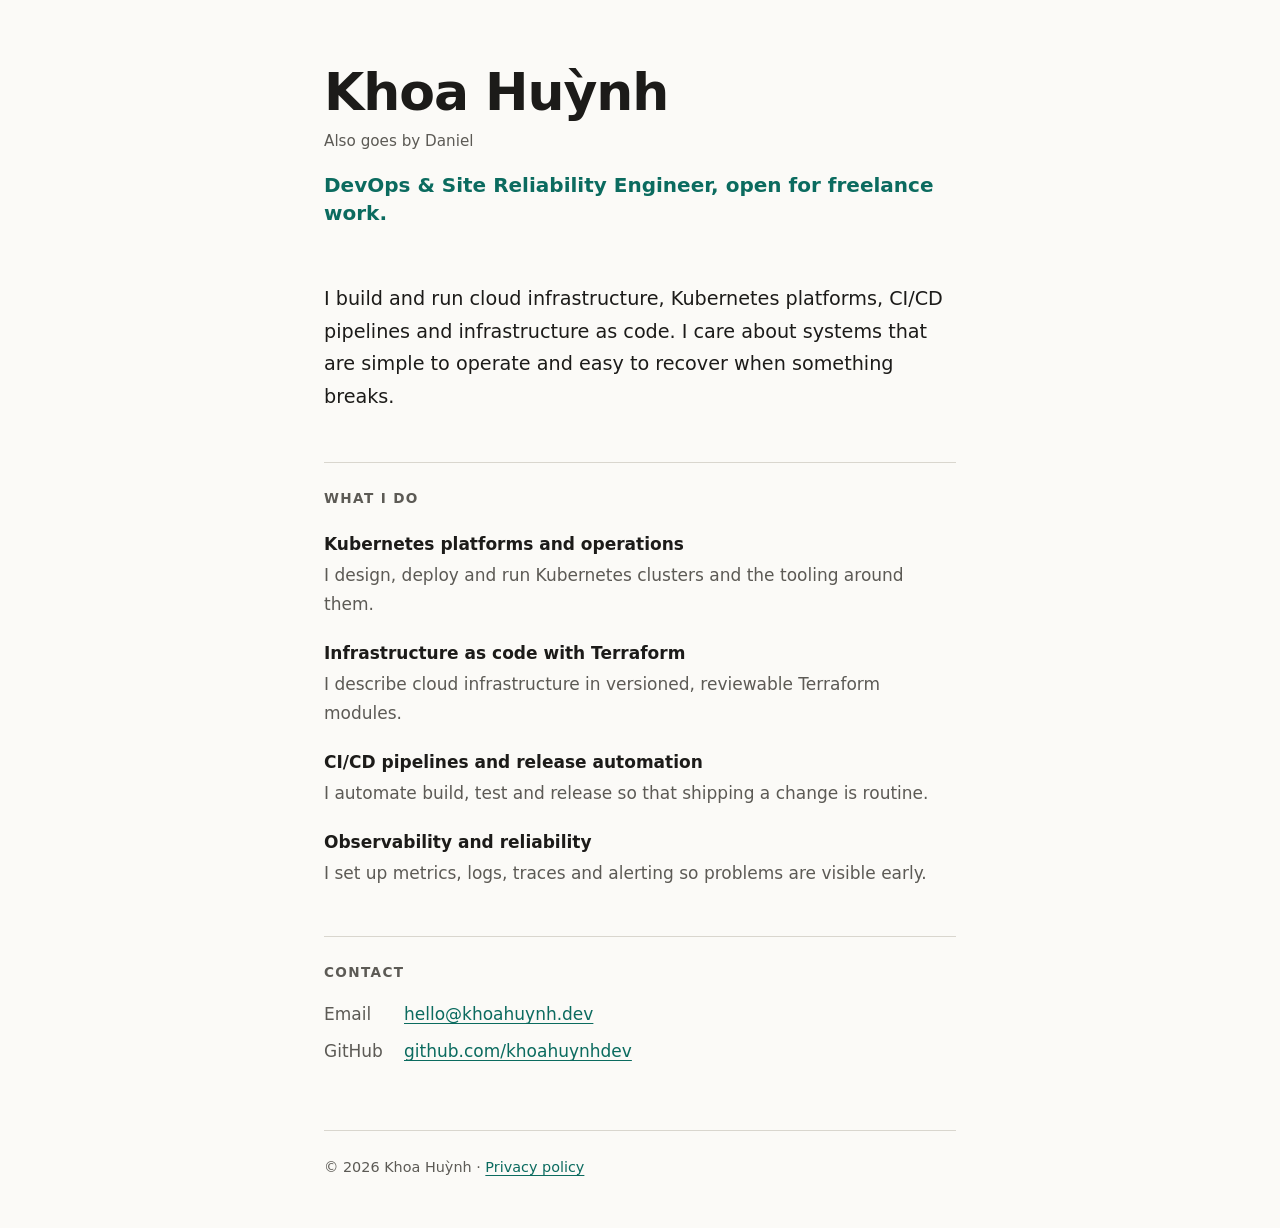
==== index.html @ 1f362571 "feat(site): add personal landing page and privacy policy Co-Authored-By: Claude Sonnet 5.5 <noreply@" ====
<!DOCTYPE html>
<html lang="en">
<head>
  <meta charset="utf-8">
  <meta name="viewport" content="width=device-width, initial-scale=1">
  <title>Khoa Huỳnh · DevOps &amp; SRE Engineer</title>
  <meta name="description" content="Khoa Huỳnh is a DevOps and Site Reliability Engineer who builds and runs cloud infrastructure, Kubernetes platforms, CI/CD and infrastructure as code. Open for freelance work.">
  <link rel="canonical" href="https://khoahuynh.dev/">
  <meta name="theme-color" content="#fbfaf7" media="(prefers-color-scheme: light)">
  <meta name="theme-color" content="#121413" media="(prefers-color-scheme: dark)">
  <meta property="og:type" content="website">
  <meta property="og:title" content="Khoa Huỳnh · DevOps &amp; SRE Engineer">
  <meta property="og:description" content="DevOps and Site Reliability Engineer, open for freelance work. Kubernetes, CI/CD, infrastructure as code and observability.">
  <meta property="og:url" content="https://khoahuynh.dev/">
  <link rel="icon" href="/favicon.svg" type="image/svg+xml">
  <link rel="stylesheet" href="/styles.css">
</head>
<body>
  <a class="skip-link" href="#main">Skip to content</a>
  <div class="page">
    <header>
      <h1>Khoa Huỳnh</h1>
      <p class="aka">Also goes by Daniel</p>
      <p class="role">DevOps &amp; Site Reliability Engineer, open for freelance work.</p>
    </header>

    <main id="main">
      <p class="lead">I build and run cloud infrastructure, Kubernetes platforms, CI/CD pipelines and infrastructure as code. I care about systems that are simple to operate and easy to recover when something breaks.</p>

      <h2>What I do</h2>
      <dl>
        <dt>Kubernetes platforms and operations</dt>
        <dd>I design, deploy and run Kubernetes clusters and the tooling around them.</dd>
        <dt>Infrastructure as code with Terraform</dt>
        <dd>I describe cloud infrastructure in versioned, reviewable Terraform modules.</dd>
        <dt>CI/CD pipelines and release automation</dt>
        <dd>I automate build, test and release so that shipping a change is routine.</dd>
        <dt>Observability and reliability</dt>
        <dd>I set up metrics, logs, traces and alerting so problems are visible early.</dd>
      </dl>

      <h2>Contact</h2>
      <ul class="contact">
        <li><span>Email</span><a href="mailto:hello@khoahuynh.dev">hello@khoahuynh.dev</a></li>
        <li><span>GitHub</span><a href="https://github.com/khoahuynhdev">github.com/khoahuynhdev</a></li>
      </ul>
    </main>

    <footer>
      <p>&copy; 2026 Khoa Huỳnh · <a href="/privacy.html">Privacy policy</a></p>
    </footer>
  </div>
</body>
</html>
---- styles.css ----
:root {
  color-scheme: light dark;
  --bg: #fbfaf7;
  --text: #1c1b19;
  --muted: #5c5a55;
  --rule: #d9d6ce;
  --accent: #0b6b5f;
}

@media (prefers-color-scheme: dark) {
  :root {
    --bg: #121413;
    --text: #ecebe6;
    --muted: #a8a69f;
    --rule: #34372f;
    --accent: #5fd0bd;
  }
}

* { box-sizing: border-box; }

html { -webkit-text-size-adjust: 100%; }

body {
  margin: 0;
  background: var(--bg);
  color: var(--text);
  font-family: system-ui, -apple-system, "Segoe UI", Roboto, "Helvetica Neue", Arial, sans-serif;
  font-size: 1.0625rem;
  line-height: 1.7;
}

.skip-link {
  position: absolute;
  left: 1rem;
  top: -4rem;
  padding: 0.5rem 0.75rem;
  background: var(--accent);
  color: var(--bg);
  font-weight: 600;
}
.skip-link:focus { top: 1rem; }

.page {
  max-width: 42rem;
  margin: 0 auto;
  padding: 4rem 1.25rem 3rem;
}

header { margin-bottom: 3.5rem; }

h1 {
  margin: 0 0 0.5rem;
  font-size: clamp(2.25rem, 8vw, 3.25rem);
  line-height: 1.1;
  letter-spacing: -0.02em;
}

.aka, .role { margin: 0; }
.aka { color: var(--muted); font-size: 0.95rem; }
.role { margin-top: 1rem; font-size: 1.25rem; font-weight: 600; color: var(--accent); line-height: 1.4; }

h2 {
  margin: 3rem 0 1rem;
  padding-top: 1.5rem;
  border-top: 1px solid var(--rule);
  font-size: 0.85rem;
  letter-spacing: 0.1em;
  text-transform: uppercase;
  color: var(--muted);
}

main p { margin: 0 0 1rem; }
.lead { font-size: 1.2rem; }

dl { margin: 0; }
dt { margin-top: 1.25rem; font-weight: 600; }
dd { margin: 0.15rem 0 0; color: var(--muted); }

a {
  color: var(--accent);
  text-decoration-thickness: 1px;
  text-underline-offset: 0.2em;
  overflow-wrap: anywhere;
}
a:hover { text-decoration-thickness: 2px; }
a:focus-visible, .skip-link:focus-visible {
  outline: 3px solid var(--accent);
  outline-offset: 3px;
  border-radius: 2px;
}

.contact { list-style: none; margin: 0; padding: 0; }
.contact li { margin: 0 0 0.5rem; }
.contact span { display: inline-block; min-width: 5rem; color: var(--muted); }

footer {
  margin-top: 4rem;
  padding-top: 1.5rem;
  border-top: 1px solid var(--rule);
  color: var(--muted);
  font-size: 0.9rem;
}
footer p { margin: 0; }

.back { margin: 0 0 2rem; font-size: 0.95rem; }

@media (prefers-reduced-motion: no-preference) {
  a { transition: text-decoration-thickness 0.15s ease; }
}
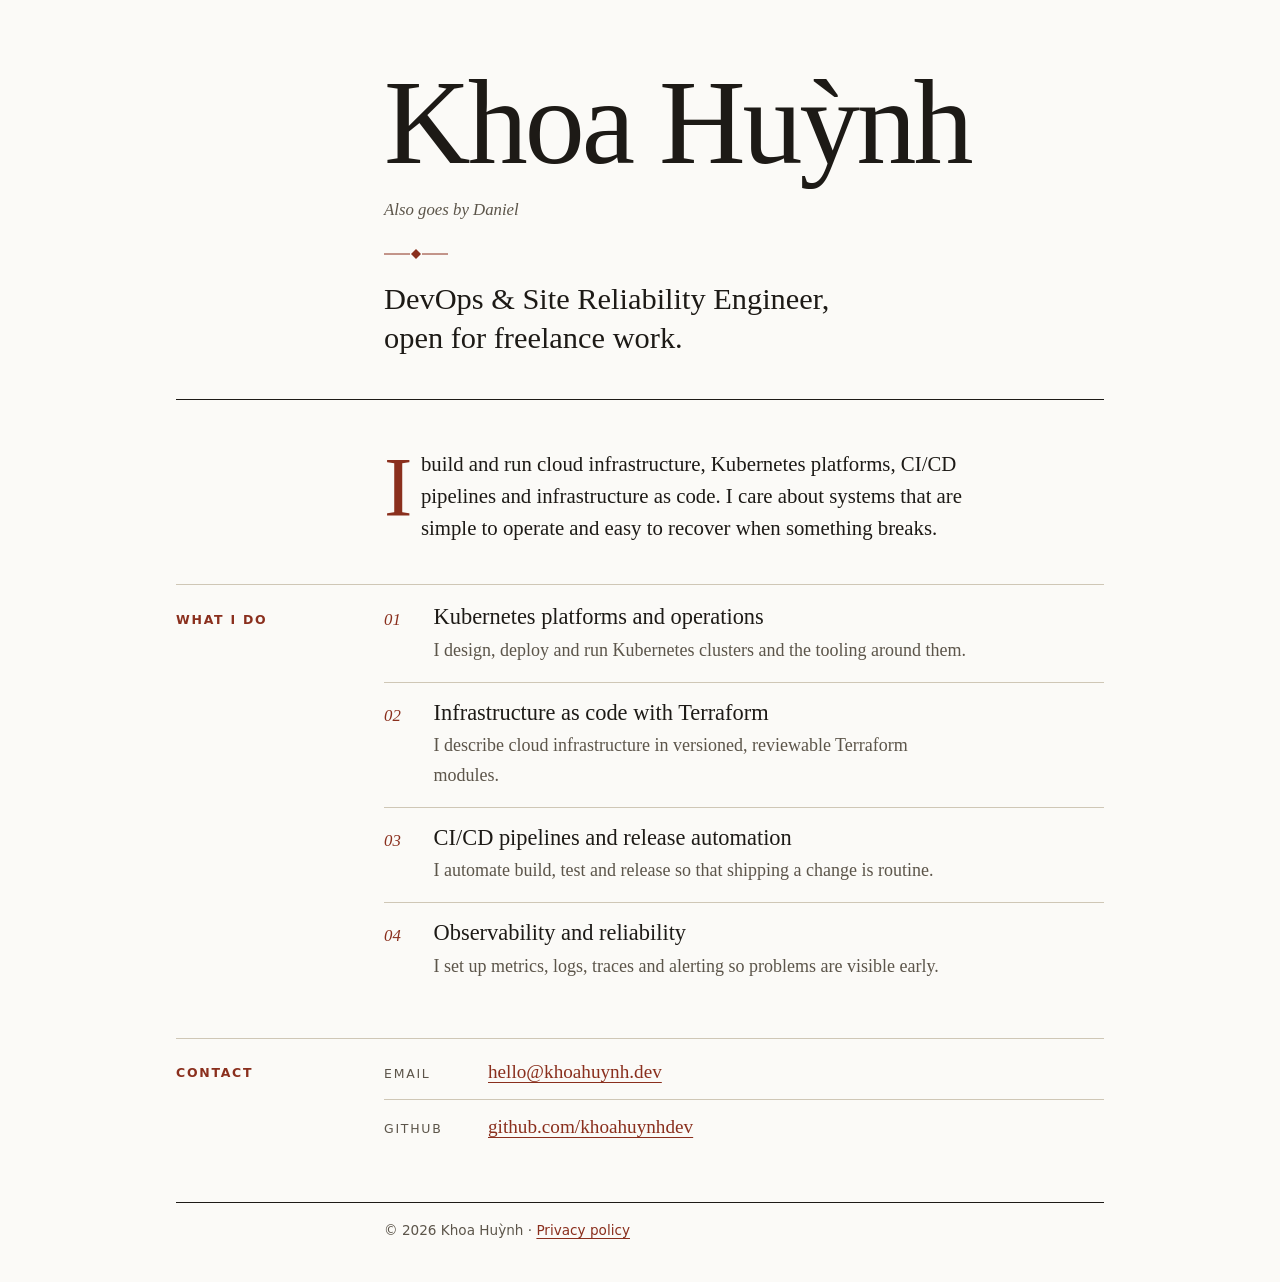
==== commit 8508371f: "feat(site): apply editorial design Port the chosen editorial design into the homepage, privacy page," ====
--- a/index.html
+++ b/index.html
@@ -18,32 +18,37 @@
 <body>
   <a class="skip-link" href="#main">Skip to content</a>
   <div class="page">
-    <header>
+    <header class="masthead">
       <h1>Khoa Huỳnh</h1>
       <p class="aka">Also goes by Daniel</p>
+      <svg class="orn" width="64" height="12" viewBox="0 0 64 12" aria-hidden="true" focusable="false"><path d="M0 6h26M38 6h26" fill="none" stroke="currentColor" stroke-width="1"/><path d="M32 1l5 5-5 5-5-5z" fill="currentColor"/></svg>
       <p class="role">DevOps &amp; Site Reliability Engineer, open for freelance work.</p>
     </header>
 
     <main id="main">
       <p class="lead">I build and run cloud infrastructure, Kubernetes platforms, CI/CD pipelines and infrastructure as code. I care about systems that are simple to operate and easy to recover when something breaks.</p>
 
-      <h2>What I do</h2>
-      <dl>
-        <dt>Kubernetes platforms and operations</dt>
-        <dd>I design, deploy and run Kubernetes clusters and the tooling around them.</dd>
-        <dt>Infrastructure as code with Terraform</dt>
-        <dd>I describe cloud infrastructure in versioned, reviewable Terraform modules.</dd>
-        <dt>CI/CD pipelines and release automation</dt>
-        <dd>I automate build, test and release so that shipping a change is routine.</dd>
-        <dt>Observability and reliability</dt>
-        <dd>I set up metrics, logs, traces and alerting so problems are visible early.</dd>
+      <section aria-labelledby="work">
+      <h2 id="work">What I do</h2>
+      <dl class="services">
+        <div><dt>Kubernetes platforms and operations</dt>
+        <dd>I design, deploy and run Kubernetes clusters and the tooling around them.</dd></div>
+        <div><dt>Infrastructure as code with Terraform</dt>
+        <dd>I describe cloud infrastructure in versioned, reviewable Terraform modules.</dd></div>
+        <div><dt>CI/CD pipelines and release automation</dt>
+        <dd>I automate build, test and release so that shipping a change is routine.</dd></div>
+        <div><dt>Observability and reliability</dt>
+        <dd>I set up metrics, logs, traces and alerting so problems are visible early.</dd></div>
       </dl>
+      </section>
 
-      <h2>Contact</h2>
+      <section aria-labelledby="contact">
+      <h2 id="contact">Contact</h2>
       <ul class="contact">
         <li><span>Email</span><a href="mailto:hello@khoahuynh.dev">hello@khoahuynh.dev</a></li>
         <li><span>GitHub</span><a href="https://github.com/khoahuynhdev">github.com/khoahuynhdev</a></li>
       </ul>
+      </section>
     </main>
 
     <footer>
--- a/styles.css
+++ b/styles.css
@@ -1,110 +1,175 @@
 :root {
   color-scheme: light dark;
   --bg: #fbfaf7;
-  --text: #1c1b19;
-  --muted: #5c5a55;
-  --rule: #d9d6ce;
-  --accent: #0b6b5f;
+  --ink: #1d1a16;
+  --muted: #5c554a;
+  --accent: #8a2f1d;
+  --rule: #cfc7b6;
+  --serif: "Iowan Old Style", "Palatino Linotype", Palatino, "Book Antiqua", Georgia, serif;
+  --sans: system-ui, -apple-system, "Segoe UI", Roboto, sans-serif;
+  --label-col: 11rem;
 }
-
 @media (prefers-color-scheme: dark) {
   :root {
     --bg: #121413;
-    --text: #ecebe6;
-    --muted: #a8a69f;
-    --rule: #34372f;
-    --accent: #5fd0bd;
+    --ink: #ece6d8;
+    --muted: #a69e8d;
+    --accent: #e59b7b;
+    --rule: #3a3a33;
   }
 }
-
 * { box-sizing: border-box; }
-
 html { -webkit-text-size-adjust: 100%; }
-
 body {
   margin: 0;
   background: var(--bg);
-  color: var(--text);
-  font-family: system-ui, -apple-system, "Segoe UI", Roboto, "Helvetica Neue", Arial, sans-serif;
-  font-size: 1.0625rem;
-  line-height: 1.7;
+  color: var(--ink);
+  font: 1.125rem/1.65 var(--serif);
+  overflow-wrap: break-word;
 }
-
-.skip-link {
-  position: absolute;
-  left: 1rem;
-  top: -4rem;
-  padding: 0.5rem 0.75rem;
-  background: var(--accent);
-  color: var(--bg);
-  font-weight: 600;
+.page {
+  max-width: 62rem;
+  margin: 0 auto;
+  padding: 2.5rem 1.25rem 2rem;
 }
-.skip-link:focus { top: 1rem; }
-
-.page {
-  max-width: 42rem;
-  margin: 0 auto;
-  padding: 4rem 1.25rem 3rem;
-}
-
-header { margin-bottom: 3.5rem; }
-
-h1 {
-  margin: 0 0 0.5rem;
-  font-size: clamp(2.25rem, 8vw, 3.25rem);
-  line-height: 1.1;
-  letter-spacing: -0.02em;
-}
-
-.aka, .role { margin: 0; }
-.aka { color: var(--muted); font-size: 0.95rem; }
-.role { margin-top: 1rem; font-size: 1.25rem; font-weight: 600; color: var(--accent); line-height: 1.4; }
-
-h2 {
-  margin: 3rem 0 1rem;
-  padding-top: 1.5rem;
-  border-top: 1px solid var(--rule);
-  font-size: 0.85rem;
-  letter-spacing: 0.1em;
-  text-transform: uppercase;
-  color: var(--muted);
-}
-
-main p { margin: 0 0 1rem; }
-.lead { font-size: 1.2rem; }
-
-dl { margin: 0; }
-dt { margin-top: 1.25rem; font-weight: 600; }
-dd { margin: 0.15rem 0 0; color: var(--muted); }
-
-a {
-  color: var(--accent);
-  text-decoration-thickness: 1px;
-  text-underline-offset: 0.2em;
-  overflow-wrap: anywhere;
-}
+a { color: var(--accent); text-decoration-thickness: 1px; text-underline-offset: 0.2em; }
 a:hover { text-decoration-thickness: 2px; }
 a:focus-visible, .skip-link:focus-visible {
   outline: 3px solid var(--accent);
   outline-offset: 3px;
   border-radius: 2px;
 }
+.skip-link {
+  position: absolute;
+  left: 1rem;
+  top: -4rem;
+  background: var(--bg);
+  color: var(--ink);
+  padding: 0.5rem 0.9rem;
+  border: 1px solid var(--ink);
+  font-family: var(--sans);
+  font-size: 0.9rem;
+  z-index: 10;
+}
+.skip-link:focus { top: 1rem; }
+
+.masthead { padding-bottom: 2rem; border-bottom: 1px solid var(--ink); margin-bottom: 2.5rem; }
+h1 {
+  margin: 0;
+  font-weight: 400;
+  font-size: clamp(3.1rem, 13vw, 7.5rem);
+  line-height: 0.98;
+  letter-spacing: -0.025em;
+}
+h1.doc-title { font-size: clamp(2rem, 8vw, 3.25rem); line-height: 1.05; }
+.aka {
+  margin: 0.9rem 0 0;
+  color: var(--muted);
+  font-style: italic;
+  font-size: 1.05rem;
+}
+.orn { display: block; margin: 1.5rem 0 1.25rem; color: var(--accent); }
+.role {
+  margin: 0;
+  max-width: 30ch;
+  font-size: clamp(1.35rem, 3.6vw, 1.9rem);
+  line-height: 1.3;
+}
+.back { margin: 0 0 2rem; font-family: var(--sans); font-size: 0.9rem; }
+.back a { color: var(--muted); }
+.back a:hover { color: var(--accent); }
+
+main > section, main > .lead, main > p { margin: 0 0 2.5rem; }
+.lead {
+  font-size: 1.3rem;
+  line-height: 1.55;
+  max-width: 38rem;
+}
+.lead::first-letter {
+  float: left;
+  font-size: 4.1em;
+  line-height: 0.82;
+  padding: 0.06em 0.1em 0 0;
+  color: var(--accent);
+}
+section { border-top: 1px solid var(--rule); padding-top: 1.1rem; }
+section > :last-child { margin-bottom: 0; }
+h2 {
+  margin: 0 0 1.1rem;
+  font-family: var(--sans);
+  font-size: 0.78rem;
+  font-weight: 600;
+  letter-spacing: 0.14em;
+  text-transform: uppercase;
+  color: var(--accent);
+}
+section p { margin: 0 0 1rem; max-width: 38rem; }
+
+.services { margin: 0; padding: 0; counter-reset: svc; }
+.services > div {
+  counter-increment: svc;
+  display: grid;
+  grid-template-columns: 2.6rem 1fr;
+  column-gap: 0.5rem;
+  padding: 1rem 0;
+  border-top: 1px solid var(--rule);
+}
+.services > div:first-child { border-top: 0; padding-top: 0; }
+.services > div::before {
+  content: counter(svc, decimal-leading-zero);
+  grid-row: 1 / 3;
+  font-size: 1.05rem;
+  font-style: italic;
+  color: var(--accent);
+  padding-top: 0.2rem;
+}
+dt { font-size: 1.4rem; line-height: 1.25; font-weight: 400; }
+dd { margin: 0.3rem 0 0; color: var(--muted); max-width: 34rem; }
 
 .contact { list-style: none; margin: 0; padding: 0; }
-.contact li { margin: 0 0 0.5rem; }
-.contact span { display: inline-block; min-width: 5rem; color: var(--muted); }
+.contact li {
+  display: flex;
+  flex-wrap: wrap;
+  align-items: baseline;
+  gap: 0.2rem 1.5rem;
+  padding: 0.7rem 0;
+  border-top: 1px solid var(--rule);
+}
+.contact li:first-child { border-top: 0; padding-top: 0; }
+.contact span {
+  min-width: 5rem;
+  font-family: var(--sans);
+  font-size: 0.78rem;
+  letter-spacing: 0.14em;
+  text-transform: uppercase;
+  color: var(--muted);
+}
+.contact a { font-size: 1.2rem; }
 
 footer {
-  margin-top: 4rem;
-  padding-top: 1.5rem;
-  border-top: 1px solid var(--rule);
+  margin-top: 3rem;
+  padding-top: 1rem;
+  border-top: 1px solid var(--ink);
+  font-family: var(--sans);
+  font-size: 0.85rem;
   color: var(--muted);
-  font-size: 0.9rem;
 }
 footer p { margin: 0; }
 
-.back { margin: 0 0 2rem; font-size: 0.95rem; }
-
+@media (min-width: 52rem) {
+  .page { padding: 4rem 2rem 2.5rem; }
+  .masthead { padding-left: calc(var(--label-col) + 2rem); padding-bottom: 2.5rem; margin-bottom: 3rem; }
+  .masthead .back { margin-left: calc(-1 * (var(--label-col) + 2rem)); }
+  main > section {
+    display: grid;
+    grid-template-columns: var(--label-col) 1fr;
+    column-gap: 2rem;
+  }
+  main > section > h2 { grid-column: 1; padding-top: 0.45rem; margin: 0; }
+  main > section > :not(h2) { grid-column: 2; }
+  main > .lead, main > p { margin-left: calc(var(--label-col) + 2rem); }
+  footer { padding-left: calc(var(--label-col) + 2rem); }
+}
 @media (prefers-reduced-motion: no-preference) {
-  a { transition: text-decoration-thickness 0.15s ease; }
+  a { transition: color 0.15s ease; }
 }
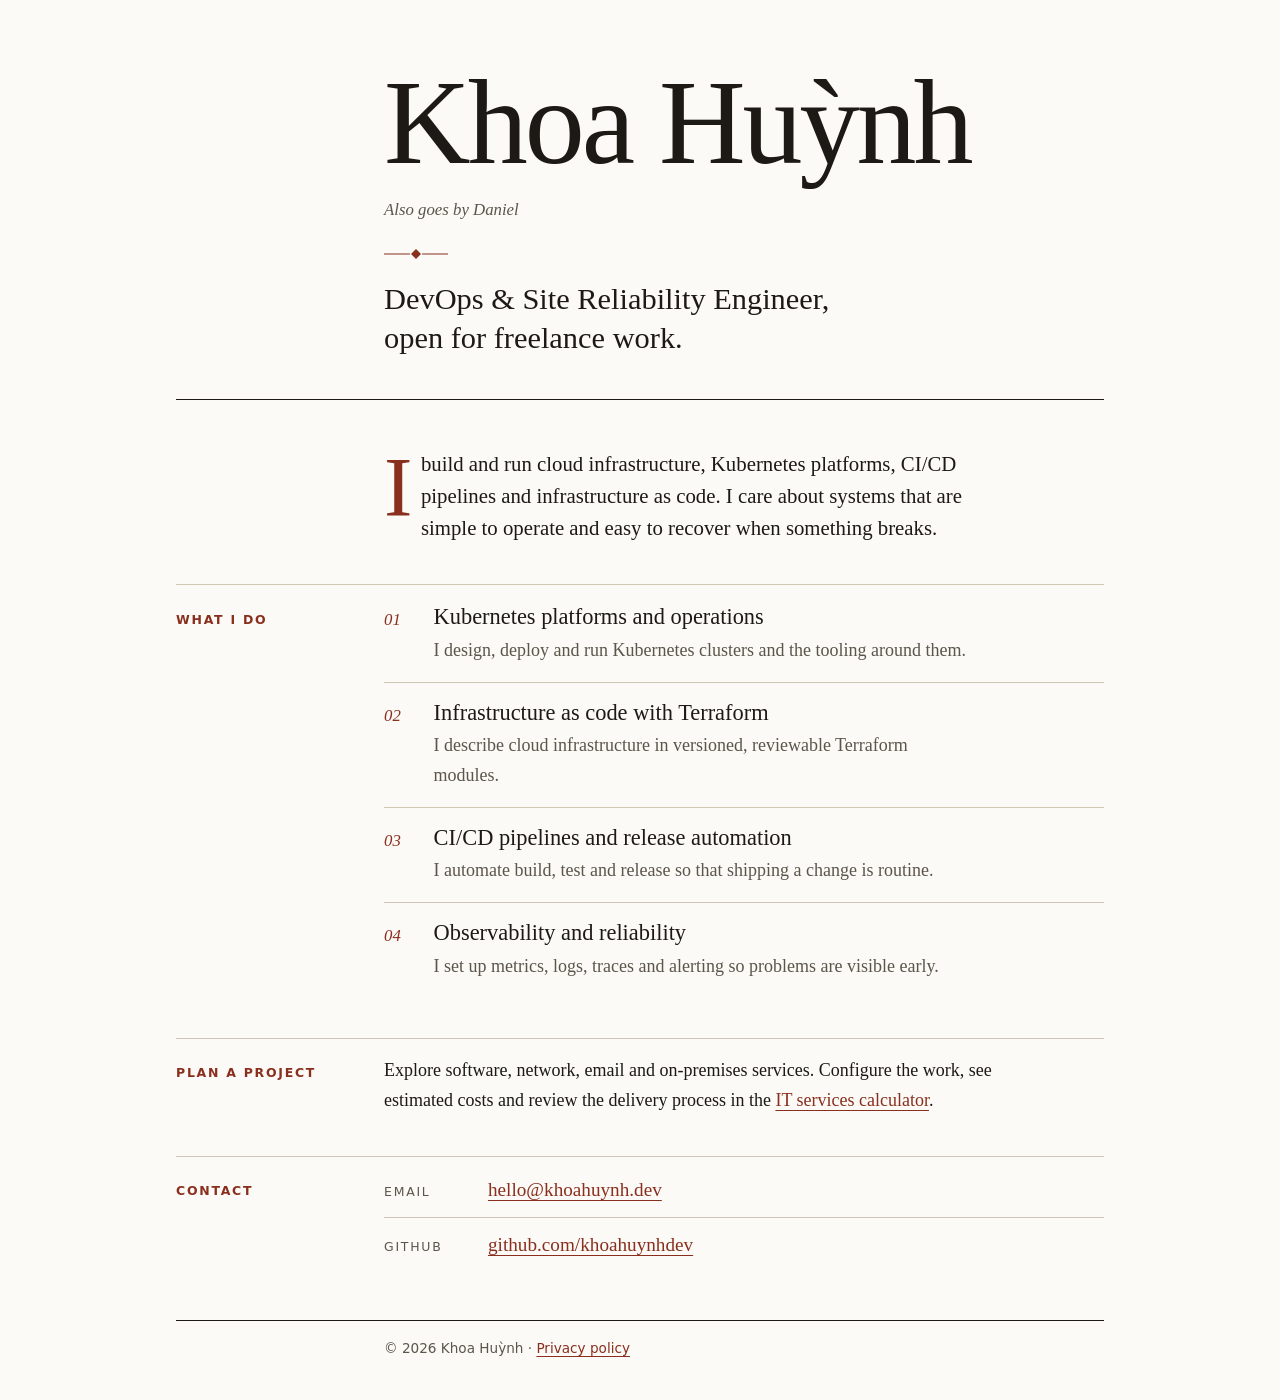
==== commit 31f67943: "feat: prepare pricing calculator deployment and retain alternate version" ====
--- a/index.html
+++ b/index.html
@@ -42,6 +42,11 @@
       </dl>
       </section>
 
+      <section aria-labelledby="pricing">
+      <h2 id="pricing">Plan a project</h2>
+      <p>Explore software, network, email and on-premises services. Configure the work, see estimated costs and review the delivery process in the <a href="/pricing.html">IT services calculator</a>.</p>
+      </section>
+
       <section aria-labelledby="contact">
       <h2 id="contact">Contact</h2>
       <ul class="contact">
